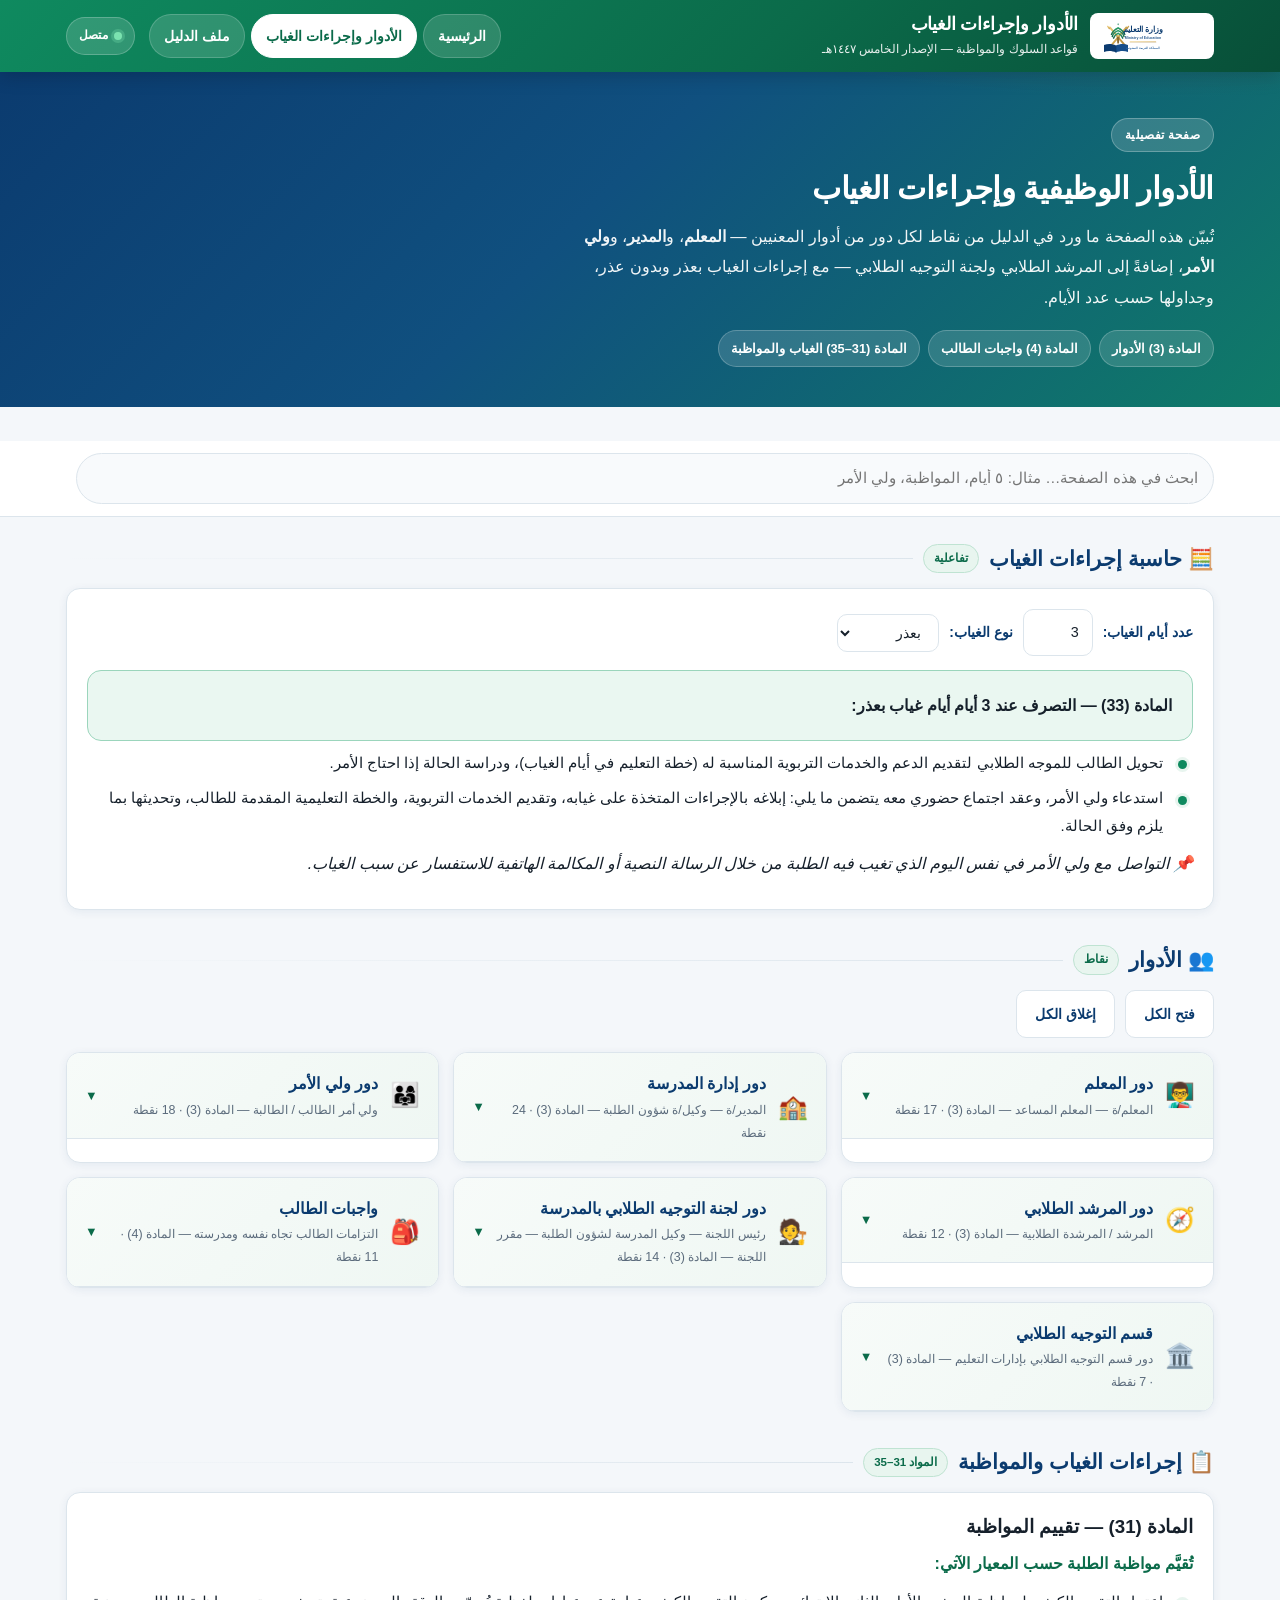
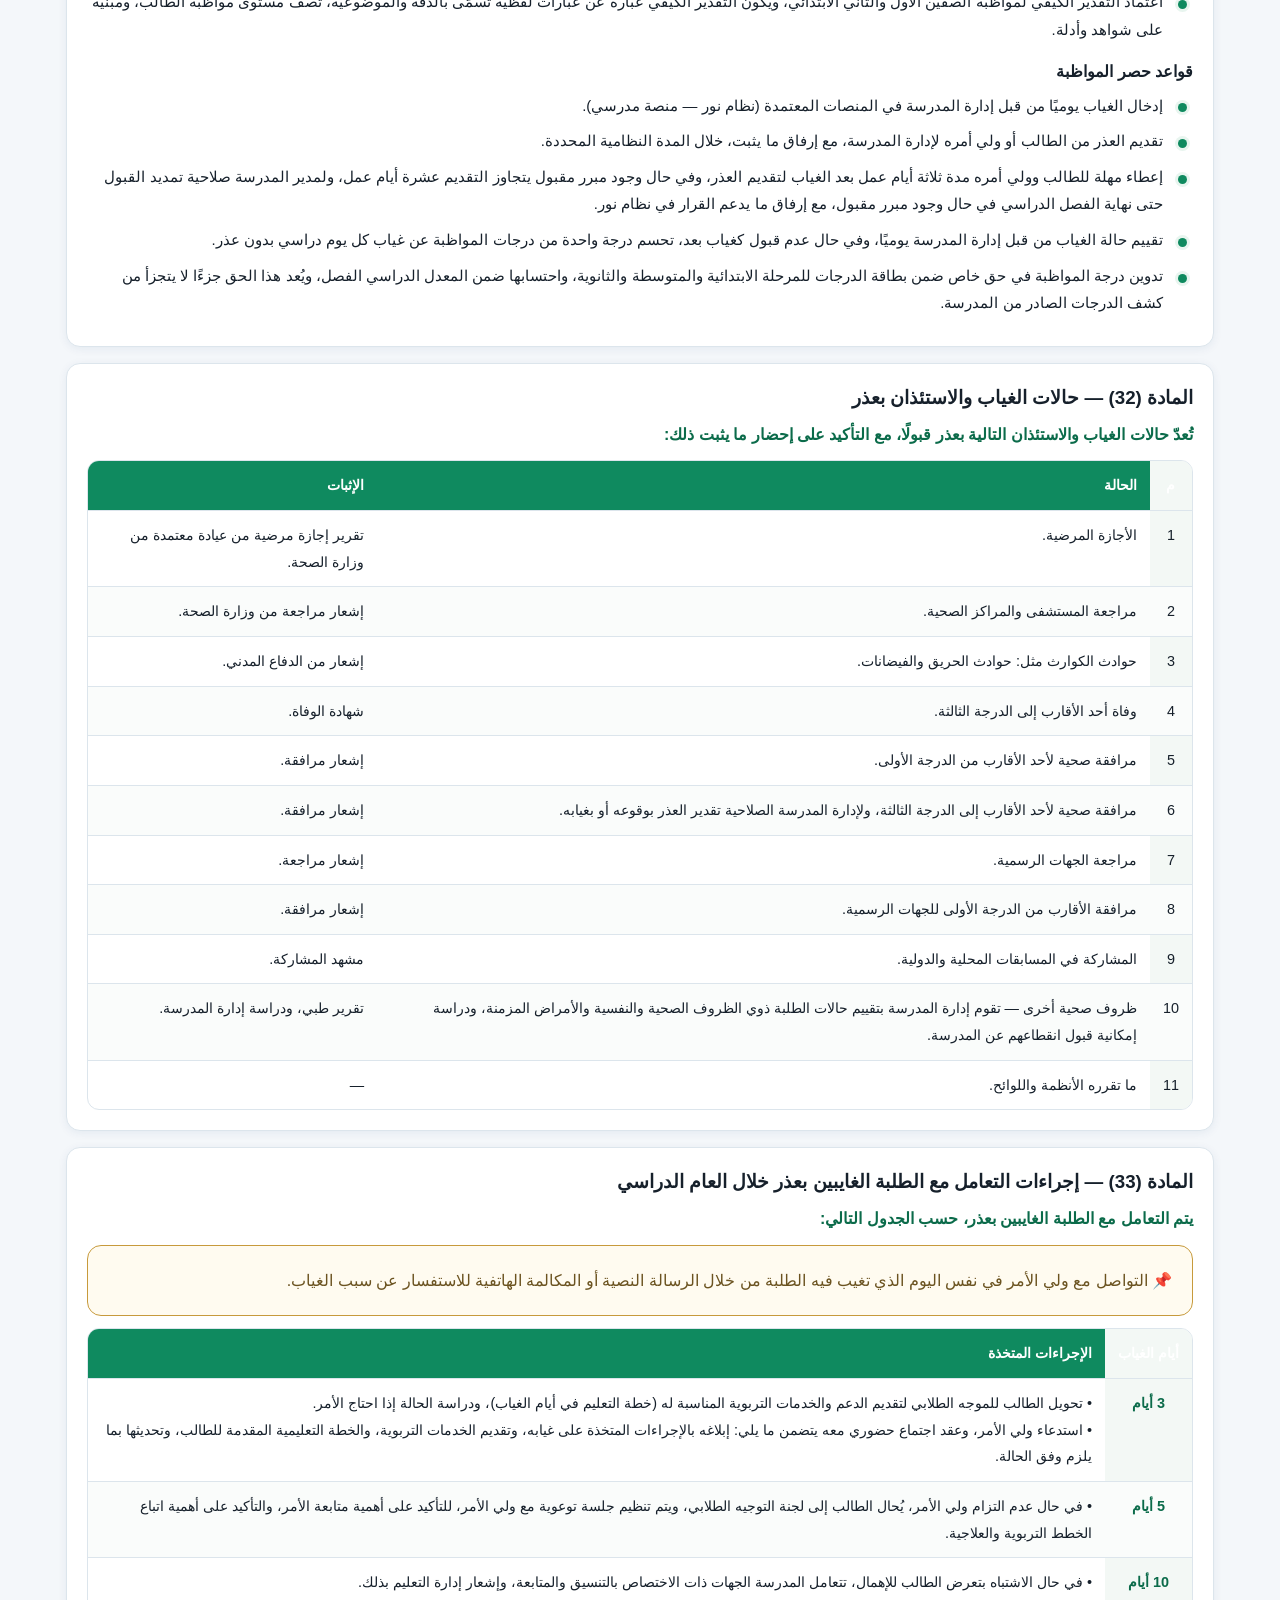
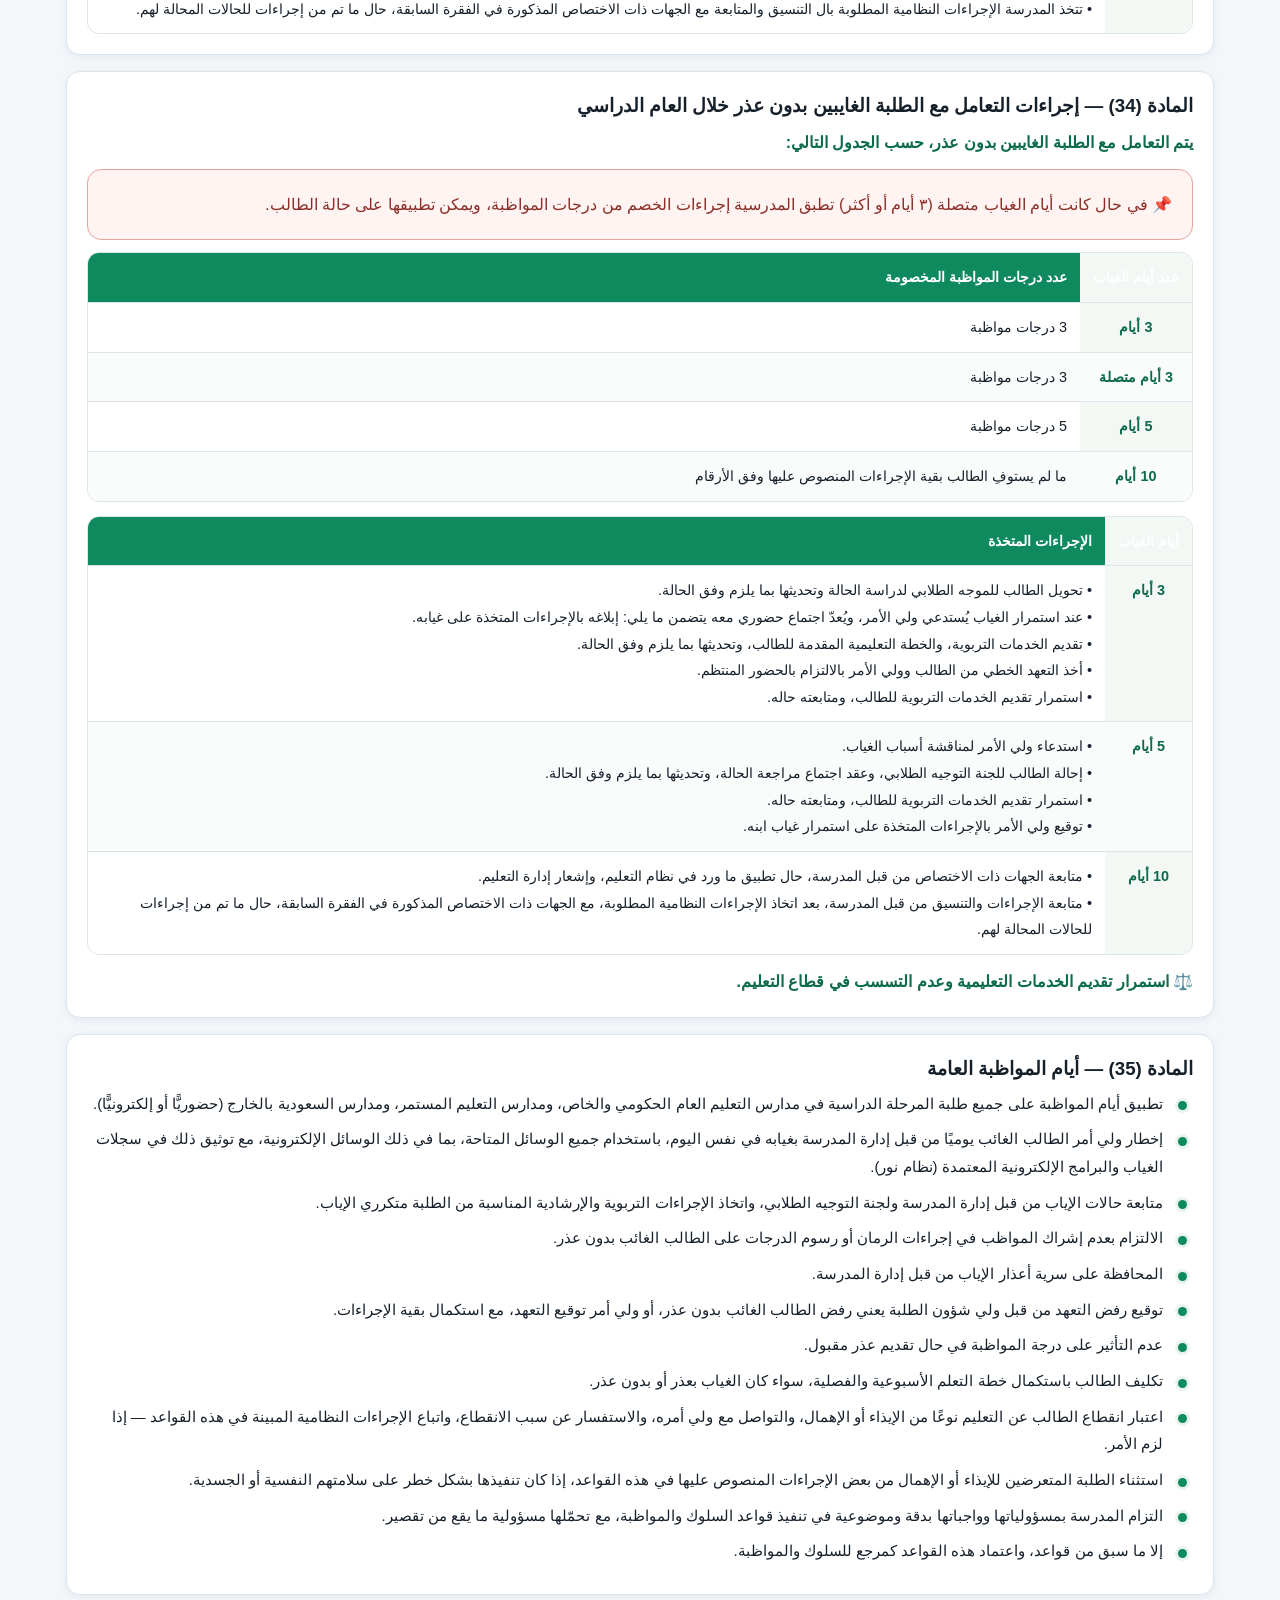
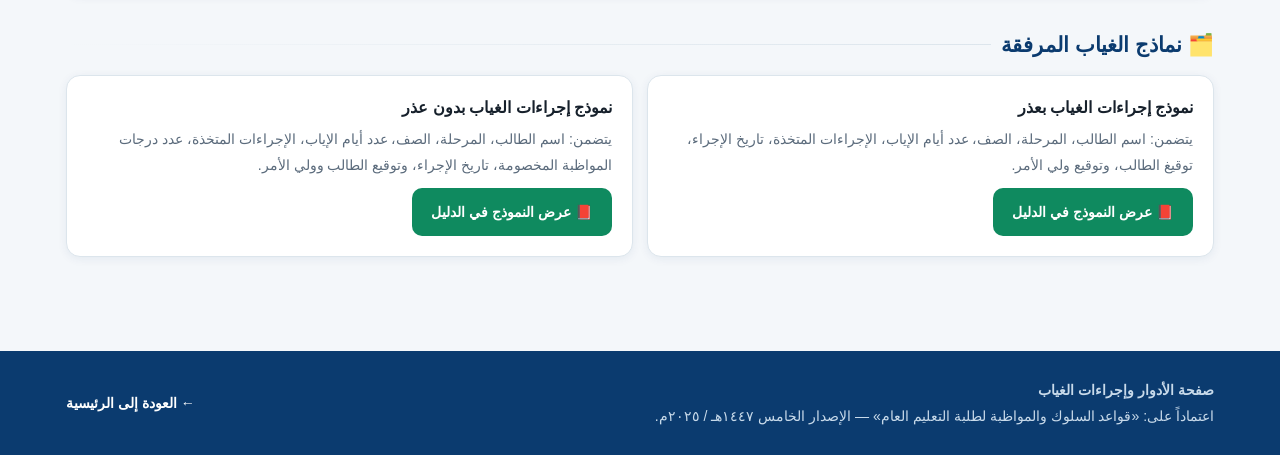
==== roles.html @ c698700b "منصة قواعد السلوك والمواظبة لطلبة التعليم العام 1447هـ منصة ويب تفاعلية (PWA) مبنية على دليل وزارة ا" ====
<!DOCTYPE html>
<html lang="ar" dir="rtl">
<head>
<meta charset="utf-8">
<meta name="viewport" content="width=device-width, initial-scale=1, viewport-fit=cover">
<title>الأدوار وإجراءات الغياب — منصة قواعد السلوك والمواظبة</title>
<meta name="description" content="صفحة تفاعلية تعرض أدوار المعلم والمدير وولي الأمر والمرشد الطلابي ولجنة التوجيه الطلابي، وإجراءات الغياب بعذر وبدون عذر، من قواعد السلوك والمواظبة ١٤٤٧هـ.">
<meta name="theme-color" content="#0F8A5F">
<meta name="apple-mobile-web-app-capable" content="yes">
<meta name="mobile-web-app-capable" content="yes">
<meta name="apple-mobile-web-app-status-bar-style" content="black-translucent">
<meta name="apple-mobile-web-app-title" content="قواعد السلوك">
<meta name="application-name" content="قواعد السلوك والمواظبة">
<meta name="format-detection" content="telephone=no">
<link rel="manifest" href="manifest.webmanifest">
<link rel="icon" type="image/x-icon" href="assets/img/favicon.ico">
<link rel="icon" type="image/png" sizes="32x32" href="assets/img/favicon-32.png">
<link rel="icon" type="image/png" sizes="16x16" href="assets/img/favicon-16.png">
<link rel="apple-touch-icon" href="assets/img/apple-touch-icon.png">
<link href="assets/css/app.css" rel="stylesheet">
</head>
<body>

<header class="topbar">
  <div class="wrap">
    <div class="brand">
      <img src="assets/img/logo-moe.svg" alt="شعار وزارة التعليم">
      <div>
        <h1>الأدوار وإجراءات الغياب</h1>
        <p class="sub">قواعد السلوك والمواظبة — الإصدار الخامس ١٤٤٧هـ</p>
      </div>
    </div>
    <nav class="nav">
      <a href="index.html">الرئيسية</a>
      <a href="roles.html" class="on">الأدوار وإجراءات الغياب</a>
      <a id="navPdf" href="assets/files/moe-rules-1447.pdf">ملف الدليل</a>
    </nav>
    <div class="hdr-tools">
      <span class="net-state" id="netState" title="حالة الاتصال بالإنترنت"></span>
      <button class="install-btn gone" id="installBtn" title="تثبيت المنصة كتطبيق على جهازك">📲 <span>ثبّت التطبيق</span></button>
    </div>
  </div>
</header>

<section class="hero">
  <div class="wrap">
    <span class="eyebrow">صفحة تفصيلية</span>
    <h2>الأدوار الوظيفية وإجراءات الغياب</h2>
    <p class="lead">
      تُبيّن هذه الصفحة ما ورد في الدليل من نقاط لكل دور من أدوار المعنيين —
      <strong>المعلم</strong>، و<strong>المدير</strong>، و<strong>ولي الأمر</strong>، إضافةً إلى المرشد الطلابي ولجنة التوجيه الطلابي —
     مع إجراءات الغياب بعذر وبدون عذر، وجداولها حسب عدد الأيام.
    </p>
    <div class="chips">
      <span class="chip">المادة (3) الأدوار</span>
      <span class="chip">المادة (4) واجبات الطالب</span>
      <span class="chip">المادة (31–35) الغياب والمواظبة</span>
    </div>
  </div>
</section>

<div class="searchbar">
  <div class="wrap">
    <input id="q" type="search" placeholder="ابحث في هذه الصفحة… مثال: ٥ أيام، المواظبة، ولي الأمر" aria-label="بحث">
    <span class="count" id="count"></span>
  </div>
</div>

<main id="main">
<div class="wrap">

  <!-- ══════════ حاسبة الغياب ══════════ -->
  <section id="calc">
    <div class="sec-head">
      <h2>🧮 حاسبة إجراءات الغياب</h2>
      <span class="tag">تفاعلية</span><div class="rule"></div>
    </div>
    <div class="card">
      <div class="toolbar">
        <label for="cDays">عدد أيام الغياب:</label>
        <input id="cDays" type="number" min="0" max="30" value="3">
        <label for="cType">نوع الغياب:</label>
        <select id="cType">
          <option value="excused">بعذر</option>
          <option value="unexcused">بدون عذر</option>
        </select>
      </div>
      <div id="cOut"></div>
    </div>
  </section>

  <!-- ══════════ الأدوار ══════════ -->
  <section id="roles">
    <div class="sec-head">
      <h2>👥 الأدوار</h2>
      <span class="tag">نقاط</span><div class="rule"></div>
    </div>
    <div class="toolbar">
      <button class="btn btn-ghost" id="expandAll"> فتح الكل </button>
      <button class="btn btn-ghost" id="collapseAll"> إغلاق الكل </button>
    </div>
    <div class="grid g2" id="roleGrid"></div>
  </section>

  <!-- ══════════ إجراءات الغياب ══════════ -->
  <section id="absence">
    <div class="sec-head">
      <h2>📋 إجراءات الغياب والمواظبة</h2>
      <span class="tag">المواد 31–35</span><div class="rule"></div>
    </div>

    <!-- تقييم المواظبة -->
    <div class="card" style="margin-bottom:16px">
      <h3 id="tAssess"></h3>
      <p style="font-weight:700;color:var(--moe-green-d)" id="lAssess"></p>
      <ul class="points" id="pAssess"></ul>
      <h4 style="margin-top:1em">قواعد حصر المواظبة</h4>
      <ul class="points" id="rAssess"></ul>
    </div>

    <!-- حالات العذر -->
    <div class="card" style="margin-bottom:16px">
      <h3 id="tExc"></h3>
      <p style="font-weight:700;color:var(--moe-green-d)" id="lExc"></p>
      <div class="tbl-wrap">
        <table>
          <thead><tr><th>م</th><th>الحالة</th><th>الإثبات</th></tr></thead>
          <tbody id="tbExc"></tbody>
        </table>
      </div>
    </div>

    <!-- الغياب بعذر -->
    <div class="card" style="margin-bottom:16px">
      <h3 id="tExcused"></h3>
      <p style="font-weight:700;color:var(--moe-green-d)" id="lExcused"></p>
      <div class="card" style="background:#FFFBF0;border-color:var(--gold);box-shadow:none;margin-bottom:12px">
        <p id="nExcused" style="margin:0;color:#6B5320"></p>
      </div>
      <div class="tbl-wrap">
        <table>
          <thead><tr><th>أيام الغياب</th><th>الإجراءات المتخذة</th></tr></thead>
          <tbody id="tbExcused"></tbody>
        </table>
      </div>
    </div>

    <!-- الغياب بدون عذر -->
    <div class="card" style="margin-bottom:16px">
      <h3 id="tUn"></h3>
      <p style="font-weight:700;color:var(--moe-green-d)" id="lUn"></p>
      <div class="card" style="background:#FFF4F2;border-color:#E7A49F;box-shadow:none;margin-bottom:12px">
        <p id="nUn" style="margin:0;color:#8C2F29"></p>
      </div>
      <div class="tbl-wrap" style="margin-bottom:14px">
        <table>
          <thead><tr><th>عدد أيام الغياب</th><th>عدد درجات المواظبة المخصومة</th></tr></thead>
          <tbody id="tbDeg"></tbody>
        </table>
      </div>
      <div class="tbl-wrap">
        <table>
          <thead><tr><th>أيام الغياب</th><th>الإجراءات المتخذة</th></tr></thead>
          <tbody id="tbUn"></tbody>
        </table>
      </div>
      <p id="fUn" style="margin:12px 0 0;font-weight:700;color:var(--moe-green-d)"></p>
    </div>

    <!-- أيام المواظبة العامة -->
    <div class="card">
      <h3 id="tGen"></h3>
      <ul class="points" id="pGen"></ul>
    </div>
  </section>

  <!-- ══════════ النماذج ══════════ -->
  <section id="forms">
    <div class="sec-head">
      <h2>🗂️ نماذج الغياب المرفقة</h2>
      <div class="rule"></div>
    </div>
    <div class="grid g2">
      <div class="card">
        <h4>نموذج إجراءات الغياب بعذر</h4>
        <p style="font-size:.88rem;color:var(--muted)">يتضمن: اسم الطالب، المرحلة، الصف، عدد أيام الإياب، الإجراءات المتخذة، تاريخ الإجراء، توقيغ الطالب، وتوقيع ولي الأمر.</p>
        <button class="btn btn-primary" onclick="openPdf()">📕 عرض النموذج في الدليل</button>
      </div>
      <div class="card">
        <h4>نموذج إجراءات الغياب بدون عذر</h4>
        <p style="font-size:.88rem;color:var(--muted)">يتضمن: اسم الطالب، المرحلة، الصف، عدد أيام الإياب، الإجراءات المتخذة، عدد درجات المواظبة المخصومة، تاريخ الإجراء، وتوقيع الطالب وولي الأمر.</p>
        <button class="btn btn-primary" onclick="openPdf()">📕 عرض النموذج في الدليل</button>
      </div>
    </div>
  </section>

</div>
</main>

<!-- ═══ إرشاد iOS ═══ -->
<div class="ios-guide" id="iosGuide">
  <button class="close" onclick="this.parentNode.classList.remove('show')" aria-label="إغلاق">✕</button>
  <h4>📲 تثبيت التطبيق على الآيفون / الآيباد</h4>
  <ol>
    <li>اضغط زر <b>المشاركة</b> من شريط سفاري (أسفل الشاشة).</li>
    <li>اختر <b>«إضافة إلى الشاشة الرئيسية»</b>.</li>
    <li>اضغط <b>إضافة</b> — وستجد التطبيق بأيقونته على شاشتك.</li>
  </ol>
  <p style="margin:.6em 0 0;font-size:.83rem;color:var(--muted)">
    بعدها يعمل التطبيق بملء الشاشة وبدون إنترنت.
  </p>
</div>

<footer>
  <div class="wrap">
    <div>
      <strong>صفحة الأدوار وإجراءات الغياب</strong><br>
      اعتماداً على: «قواعد السلوك والمواظبة لطلبة التعليم العام» — الإصدار الخامس ١٤٤٧هـ / ٢٠٢٥م.
    </div>
    <div><a href="index.html">← العودة إلى الرئيسية</a></div>
  </div>
</footer>

<script src="assets/js/mode.js"></script>
<script src="assets/vendor/pdf.min.js"></script>
<script src="assets/js/data-01-doc.js"></script>
<script src="assets/js/data-04-role-manager.js"></script>
<script src="assets/js/data-05-role-teacher.js"></script>
<script src="assets/js/data-06-role-parent.js"></script>
<script src="assets/js/data-07-role-counselor.js"></script>
<script src="assets/js/data-08-role-committee.js"></script>
<script src="assets/js/data-09-att-assess.js"></script>
<script src="assets/js/data-10-att-excuses.js"></script>
<script src="assets/js/data-11-att-excused.js"></script>
<script src="assets/js/data-12-att-unexcused.js"></script>
<script src="assets/js/data-13-att-general.js"></script>
<script src="assets/js/data-14-behavior.js"></script>
<script src="assets/js/roles.js"></script>
<script src="assets/js/pwa.js"></script>
</body>
</html>
---- assets/css/app.css ----
/* ==========================================================================
   منصة قواعد السلوك والمواظبة — التنسيقات (RTL)
   ========================================================================== */

:root{
  --moe-green:#0F8A5F;
  --moe-green-d:#0B6B4A;
  --moe-green-l:#E8F5EF;
  --gold:#C79A3C;
  --navy:#0B3B6F;
  --ink:#16202B;
  --muted:#5B6B7C;
  --line:#DCE5EC;
  --bg:#F4F7FA;
  --card:#FFFFFF;
  --d1:#2E9E6B; --d2:#4FA3D1; --d3:#E8B84B; --d4:#E07B39; --d5:#C9413B;
  --shadow:0 2px 10px rgba(11,59,111,.07);
  --shadow-lg:0 12px 34px rgba(11,59,111,.16);
  --r:14px;
}

*{box-sizing:border-box}
html,body{margin:0;padding:0}
body{
  font-family:"Tajawal","Segoe UI",Tahoma,Arial,sans-serif;
  background:var(--bg);
  color:var(--ink);
  line-height:1.85;
  -webkit-text-size-adjust:100%;
}
h1,h2,h3,h4{font-family:"Cairo","Tajawal",sans-serif;margin:0 0 .4em;line-height:1.5}
p{margin:0 0 .7em}
a{color:var(--moe-green-d);text-decoration:none}
a:hover{text-decoration:underline}
ul{margin:0;padding-inline-start:1.15em}
li{margin:.3em 0}

.wrap{max-width:1180px;margin-inline:auto;padding:0 16px}

.skip{position:absolute;inset-inline-start:-9999px;top:0;z-index:200;
  background:#fff;color:var(--moe-green-d);font-weight:700;padding:10px 18px;border-radius:0 0 10px 0}
.skip:focus{inset-inline-start:0}

/* ── الشريط العلوي ─────────────────────────────────────────────── */
.topbar{
  position:sticky;top:0;z-index:60;
  background:linear-gradient(135deg,#0F8A5F 0%,#0B6B4A 60%,#084F38 100%);
  color:#fff;box-shadow:0 4px 18px rgba(0,0,0,.18);
}
.topbar .wrap{display:flex;align-items:center;gap:14px;min-height:72px;flex-wrap:wrap;padding-block:8px}
.brand{display:flex;align-items:center;gap:12px;flex:1 1 320px;min-width:0}
.brand img{height:46px;width:auto;background:#fff;border-radius:8px;padding:3px 6px}
.brand h1{font-size:1.12rem;margin:0;letter-spacing:-.2px}
.brand .sub{font-size:.76rem;opacity:.9;margin:0}

.nav{display:flex;gap:6px;flex-wrap:wrap}
.nav a{
  color:#fff;font-size:.88rem;font-weight:600;
  padding:8px 14px;border-radius:999px;
  background:rgba(255,255,255,.14);
  border:1px solid rgba(255,255,255,.18);
  transition:.18s;white-space:nowrap;
}
.nav a:hover{background:rgba(255,255,255,.26);text-decoration:none}
.nav a.on{background:#fff;color:var(--moe-green-d);border-color:#fff}

.hdr-tools{display:flex;align-items:center;gap:10px;flex-wrap:wrap}

/* ── البطل ────────────────────────────────────────────────────── */
.hero{
  background:
    radial-gradient(1100px 380px at 90% -60%, rgba(199,154,60,.28), transparent 60%),
    linear-gradient(135deg,#0B3B6F 0%,#10507F 45%,#0F8A5F 120%);
  color:#fff;padding:46px 0 40px;
}
.hero .eyebrow{
  display:inline-block;font-size:.76rem;font-weight:700;letter-spacing:.4px;
  background:rgba(255,255,255,.16);border:1px solid rgba(255,255,255,.25);
  padding:5px 13px;border-radius:999px;margin-bottom:14px;
}
.hero h2{font-size:1.95rem;margin:0 0 8px;letter-spacing:-.5px}
.hero p.lead{font-size:1.02rem;opacity:.94;max-width:70ch;margin:0 0 18px}
.hero .chips{display:flex;gap:8px;flex-wrap:wrap}
.chip{
  font-size:.8rem;font-weight:600;padding:6px 12px;border-radius:999px;
  background:rgba(255,255,255,.14);border:1px solid rgba(255,255,255,.22);
}

/* ── البحث ────────────────────────────────────────────────────── */
.searchbar{position:sticky;top:72px;z-index:50;background:var(--card);border-bottom:1px solid var(--line)}
.searchbar .wrap{display:flex;gap:10px;align-items:center;padding-block:12px}
.searchbar input{
  flex:1;font:inherit;font-size:.95rem;padding:10px 15px;
  border:1px solid var(--line);border-radius:999px;background:#F8FAFC;color:var(--ink);
}
.searchbar input:focus{outline:2px solid var(--moe-green);outline-offset:1px;background:#fff}
.searchbar .count{font-size:.8rem;color:var(--muted);white-space:nowrap}

/* ── الأقسام ──────────────────────────────────────────────────── */
main{padding:26px 0 60px}
section{margin-bottom:34px;scroll-margin-top:140px}
.sec-head{display:flex;align-items:center;gap:10px;margin-bottom:14px;flex-wrap:wrap}
.sec-head h2{font-size:1.32rem;margin:0;color:var(--navy)}
.sec-head .tag{
  font-size:.72rem;font-weight:700;color:var(--moe-green-d);
  background:var(--moe-green-l);border:1px solid #BFE3D2;
  padding:3px 10px;border-radius:999px;
}
.sec-head .rule{flex:1;height:1px;background:linear-gradient(to left,var(--line),transparent);min-width:30px}

.card{background:var(--card);border:1px solid var(--line);border-radius:var(--r);padding:20px;box-shadow:var(--shadow)}
.grid{display:grid;gap:14px}
.g2{grid-template-columns:repeat(auto-fit,minmax(300px,1fr))}
.g3{grid-template-columns:repeat(auto-fit,minmax(230px,1fr))}

/* ── بطاقة ملف PDF ────────────────────────────────────────────── */
.pdfcard{
  display:flex;gap:18px;align-items:center;flex-wrap:wrap;
  background:linear-gradient(135deg,#fff 0%,#FBFDFC 100%);
  border:2px solid var(--line);border-radius:18px;padding:20px;box-shadow:var(--shadow);
  transition:.2s;
}
.pdfcard:hover{border-color:var(--moe-green);box-shadow:var(--shadow-lg)}
.pdf-ico{
  flex:0 0 auto;width:76px;height:92px;border-radius:10px;
  background:linear-gradient(160deg,#E2453C 0%,#B8291F 100%);
  color:#fff;display:flex;flex-direction:column;align-items:center;justify-content:center;gap:2px;
  font-weight:800;font-size:.82rem;letter-spacing:.5px;
  box-shadow:0 6px 16px rgba(184,41,31,.32);position:relative;
}
.pdf-ico::after{content:"PDF";font-size:1.05rem;letter-spacing:1px}
.pdf-ico .fold{position:absolute;inset-inline-end:0;top:0;width:20px;height:20px;background:rgba(255,255,255,.28);border-end-start-radius:6px}
.pdf-meta{flex:1 1 260px;min-width:0}
.pdf-meta h3{margin:0 0 2px;font-size:1.05rem;color:var(--navy)}
.pdf-meta .m{font-size:.82rem;color:var(--muted);margin:0}
.pdf-actions{display:flex;gap:8px;flex-wrap:wrap}

.btn{
  font:inherit;font-size:.88rem;font-weight:700;cursor:pointer;
  display:inline-flex;align-items:center;gap:7px;
  padding:10px 18px;border-radius:10px;border:1px solid transparent;
  transition:.18s;text-decoration:none!important;
}
.btn-primary{background:var(--moe-green);color:#fff}
.btn-primary:hover{background:var(--moe-green-d)}
.btn-ghost{background:#fff;color:var(--navy);border-color:var(--line)}
.btn-ghost:hover{border-color:var(--moe-green);color:var(--moe-green-d)}
.btn-red{background:#C9413B;color:#fff}
.btn-red:hover{background:#A8322D}

/* ── بطاقات التعريفات والأدوار ────────────────────────────────── */
.item{
  background:var(--card);border:1px solid var(--line);border-radius:12px;
  padding:14px 16px;box-shadow:var(--shadow);
}
.item h4{margin:0 0 4px;font-size:1rem;color:var(--navy);display:flex;gap:8px;align-items:center}
.item .num{
  flex:0 0 auto;width:28px;height:28px;border-radius:8px;background:var(--moe-green-l);
  color:var(--moe-green-d);font-size:.8rem;font-weight:800;
  display:inline-flex;align-items:center;justify-content:center;
}
.item p{margin:0;font-size:.9rem;color:#33404E}
.item.hide,.hide{display:none !important}

/* ── قائمة النقاط ─────────────────────────────────────────────── */
.points{list-style:none;padding:0;margin:0}
.points li{
  position:relative;padding-inline-start:30px;margin:.55em 0;font-size:.93rem;
}
.points li::before{
  content:"";position:absolute;inset-inline-start:6px;top:.72em;
  width:9px;height:9px;border-radius:50%;
  background:var(--moe-green);box-shadow:0 0 0 3px var(--moe-green-l);
}

/* ── بطاقة دور ────────────────────────────────────────────────── */
.role{
  background:var(--card);border:1px solid var(--line);border-radius:var(--r);
  overflow:hidden;box-shadow:var(--shadow);
}
.role>summary{
  cursor:pointer;list-style:none;padding:16px 18px;
  display:flex;align-items:center;gap:12px;
  background:linear-gradient(135deg,#F7FBF9,#EFF7F3);
  border-bottom:1px solid var(--line);font-weight:700;color:var(--navy);
}
.role>summary::-webkit-details-marker{display:none}
.role>summary .ico{font-size:1.5rem;line-height:1}
.role>summary .ttl{flex:1;min-width:0}
.role>summary .ttl small{display:block;font-weight:500;color:var(--muted);font-size:.78rem}
.role>summary .chev{transition:.2s;color:var(--moe-green-d);font-size:.8rem}
.role[open]>summary .chev{transform:rotate(180deg)}
.role .body{padding:16px 18px}
.role .body .note{
  background:#FFFBF0;border:1px dashed var(--gold);border-radius:10px;
  padding:10px 14px;font-size:.88rem;margin-bottom:12px;color:#6B5320;
}

/* ── الجداول ──────────────────────────────────────────────────── */
.tbl-wrap{overflow-x:auto;border:1px solid var(--line);border-radius:12px;background:#fff}
table{width:100%;border-collapse:collapse;font-size:.9rem;min-width:520px}
th,td{padding:11px 13px;text-align:right;border-bottom:1px solid var(--line);vertical-align:top}
th{background:var(--moe-green);color:#fff;font-weight:700;white-space:nowrap}
th:first-child,td:first-child{text-align:center;width:1%;background:#F3F8F5;white-space:nowrap}
tbody tr:last-child td{border-bottom:none}
tbody tr:nth-child(even) td{background:#FAFCFB}
.days{font-weight:800;color:var(--moe-green-d);white-space:nowrap}

/* ── شريط الأدوات ─────────────────────────────────────────────── */
.toolbar{display:flex;gap:10px;flex-wrap:wrap;align-items:center;margin-bottom:14px}
.toolbar label{font-size:.86rem;font-weight:700;color:var(--navy)}
select,input[type=number]{
  font:inherit;font-size:.9rem;padding:9px 13px;border:1px solid var(--line);
  border-radius:10px;background:#fff;color:var(--ink);
}
select:focus,input:focus{outline:2px solid var(--moe-green);outline-offset:1px}

/* ── الدرجات ──────────────────────────────────────────────────── */
.deg{display:flex;gap:6px;flex-wrap:wrap}
.deg .d{
  display:flex;align-items:center;gap:6px;font-size:.84rem;font-weight:700;
  padding:6px 12px;border-radius:999px;color:#fff;
}
.d1{background:var(--d1)} .d2{background:var(--d2)} .d3{background:var(--d3);color:#3a2a05}
.d4{background:var(--d4)} .d5{background:var(--d5)}

/* ── نافذة عارض PDF ──────────────────────────────────────────── */
.modal{
  position:fixed;inset:0;z-index:100;display:none;
  background:rgba(9,17,26,.82);padding:14px;
}
.modal.open{display:flex;align-items:center;justify-content:center}
.modal-box{
  background:#fff;border-radius:16px;width:100%;max-width:1100px;height:92vh;
  display:flex;flex-direction:column;overflow:hidden;box-shadow:var(--shadow-lg);
}
.modal-bar{
  display:flex;align-items:center;gap:10px;padding:10px 14px;
  background:var(--moe-green);color:#fff;flex-wrap:wrap;
}
.modal-bar .name{flex:1;font-weight:700;font-size:.95rem;min-width:150px}
.modal-bar button{
  font:inherit;font-size:.84rem;font-weight:700;cursor:pointer;
  background:rgba(255,255,255,.16);border:1px solid rgba(255,255,255,.3);
  color:#fff;padding:7px 13px;border-radius:9px;
}
.modal-bar button:hover{background:rgba(255,255,255,.3)}
#pdfCanvasWrap{flex:1;overflow:auto;background:#3b4652;padding:10px;text-align:center}
#pdfCanvasWrap canvas{max-width:100%;height:auto;box-shadow:0 4px 20px rgba(0,0,0,.4);background:#fff;border-radius:4px}
.pdf-status{padding:10px 14px;font-size:.86rem;color:var(--muted);background:#F7FAF8;border-top:1px solid var(--line)}

/* ── تذييل ────────────────────────────────────────────────────── */
footer{background:var(--navy);color:#C8DAEA;padding:26px 0;font-size:.88rem}
footer .wrap{display:flex;justify-content:space-between;gap:14px;flex-wrap:wrap;align-items:center}
footer a{color:#fff;font-weight:600}

@media (max-width:640px){
  .hero h2{font-size:1.5rem}
  .brand h1{font-size:1rem}
  .searchbar{top:64px}
  .topbar .wrap{min-height:64px}
}

/* ══════════════ وضع الفتح المباشر file:// ═══════════════════════════ */
.filemode-bar{
  position:fixed;inset-inline:0;top:0;z-index:200;
  background:linear-gradient(135deg,#B45309,#92400E);
  color:#FFF7ED;padding:18px 22px 20px;font-size:.9rem;
  box-shadow:0 6px 24px rgba(0,0,0,.3);
  border-bottom:3px solid #FCD34D;
}
.filemode-bar .fm-head{font-size:1.05rem;font-weight:800;margin-bottom:8px}
.filemode-bar ul{margin:6px 0 10px;padding-inline-start:1.4em}
.filemode-bar li{margin:.25em 0}
.filemode-bar .fm-fix{margin:.6em 0 .3em}
.filemode-bar .fm-cmd{
  background:rgba(0,0,0,.42);color:#FDE68A;padding:11px 15px;border-radius:9px;
  font-family:Consolas,Menlo,monospace;font-size:.92rem;direction:ltr;
  text-align:left;margin:0 0 8px;overflow-x:auto;
}
.filemode-bar .fm-note{font-size:.83rem;opacity:.9;margin:.5em 0 0}
.filemode-bar code{background:rgba(0,0,0,.3);padding:1px 7px;border-radius:5px;direction:ltr;display:inline-block}
.filemode-bar .fm-x{
  position:absolute;inset-inline-end:14px;top:12px;
  background:rgba(0,0,0,.3);border:0;color:#fff;font-size:1.1rem;
  width:32px;height:32px;border-radius:50%;cursor:pointer;
}
.filemode-bar .fm-x:hover{background:rgba(0,0,0,.5)}
.filemode-bar .fm-go{
  margin-top:12px;font:inherit;font-size:.88rem;font-weight:800;cursor:pointer;
  background:#FCD34D;color:#451A03;border:0;border-radius:10px;padding:11px 20px;
}
.filemode-bar .fm-go:hover{background:#FDE68A}
body.filemode{padding-top:330px}
@media (max-width:640px){ body.filemode{padding-top:430px} }

/* ══════════════ PWA ═══════════════════════════════════ */
.install-btn{
  display:inline-flex;align-items:center;gap:6px;cursor:pointer;
  font:inherit;font-size:.82rem;font-weight:700;
  background:#fff;color:var(--moe-green-d);
  border:0;border-radius:999px;padding:8px 15px;
  box-shadow:0 2px 8px rgba(0,0,0,.14);
  transition:.18s;white-space:nowrap;
}
.install-btn:hover{transform:translateY(-1px);box-shadow:0 5px 14px rgba(0,0,0,.2)}
.install-btn:active{transform:translateY(0)}
.install-btn.gone{display:none}

.net-state{
  display:inline-flex;align-items:center;gap:6px;
  font-size:.78rem;font-weight:700;padding:6px 12px;border-radius:999px;
  background:rgba(255,255,255,.15);border:1px solid rgba(255,255,255,.22);
  color:#fff;white-space:nowrap;
}
.net-state .dot{width:8px;height:8px;border-radius:50%;background:#7BE3B0;box-shadow:0 0 0 3px rgba(123,227,176,.28)}
.net-state.off{background:rgba(255,193,7,.2);border-color:rgba(255,193,7,.4)}
.net-state.off .dot{background:#FFC107;box-shadow:0 0 0 3px rgba(255,193,7,.28);animation:pulse 1.6s infinite}
@keyframes pulse{0%,100%{opacity:1}50%{opacity:.35}}

/* شريط التحديث */
.pwa-bar{
  position:fixed;inset-inline:16px;bottom:16px;z-index:120;
  display:flex;align-items:center;gap:12px;flex-wrap:wrap;
  background:#0B3B6F;color:#fff;
  padding:13px 18px;border-radius:14px;box-shadow:var(--shadow-lg);
  font-size:.9rem;font-weight:600;
  transform:translateY(160%);opacity:0;transition:.32s cubic-bezier(.22,1,.36,1);
}
.pwa-bar.show{transform:translateY(0);opacity:1}
.pwa-bar-btn{
  font:inherit;font-size:.86rem;font-weight:800;cursor:pointer;
  background:#fff;color:var(--moe-green-d);border:0;
  border-radius:9px;padding:9px 17px;
}
.pwa-bar-btn:hover{background:#E9F5EF}
.pwa-bar-x{
  font:inherit;font-size:1rem;cursor:pointer;background:transparent;
  color:#fff;border:0;opacity:.75;margin-inline-start:auto;padding:4px 8px;
}
.pwa-bar-x:hover{opacity:1}

/* إرشاد iOS */
.ios-guide{
  position:fixed;inset-inline:16px;bottom:16px;z-index:120;
  background:#fff;border:2px solid var(--moe-green);border-radius:14px;
  padding:16px 18px;box-shadow:var(--shadow-lg);
  font-size:.88rem;color:var(--ink);
  transform:translateY(160%);opacity:0;transition:.32s cubic-bezier(.22,1,.36,1);
}
.ios-guide.show{transform:translateY(0);opacity:1}
.ios-guide h4{margin:0 0 6px;font-size:1rem;color:var(--navy)}
.ios-guide ol{margin:0;padding-inline-start:1.3em}
.ios-guide li{margin:.3em 0}
.ios-guide .close{position:absolute;inset-inline-end:10px;top:8px;background:none;border:0;font-size:1.1rem;cursor:pointer;color:var(--muted)}

/* تنبيه سريع */
.pwa-toast{
  position:fixed;top:16px;inset-inline-start:50%;transform:translateX(-50%) translateY(-160%);
  z-index:130;background:#0F8A5F;color:#fff;
  padding:12px 22px;border-radius:999px;box-shadow:var(--shadow-lg);
  font-size:.88rem;font-weight:700;transition:.3s;opacity:0;
}
.pwa-toast.show{transform:translateX(-50%) translateY(0);opacity:1}

/* قائمة التثبيت على الجوال */
@media (max-width:640px){
  .install-btn span{display:none}
  .install-btn{padding:9px 12px}
  .net-state{display:none}
}

@media print{
  .topbar,.searchbar,.nav,.pdf-actions,.toolbar{display:none}
  .install-btn,.net-state,.pwa-bar,.pwa-toast,.ios-guide{display:none}
  .hero{background:#fff;color:#000;padding:0 0 12px;border-bottom:2px solid #000}
  .card,.item,.role{box-shadow:none;border-color:#bbb;break-inside:avoid}
  body{background:#fff}
}
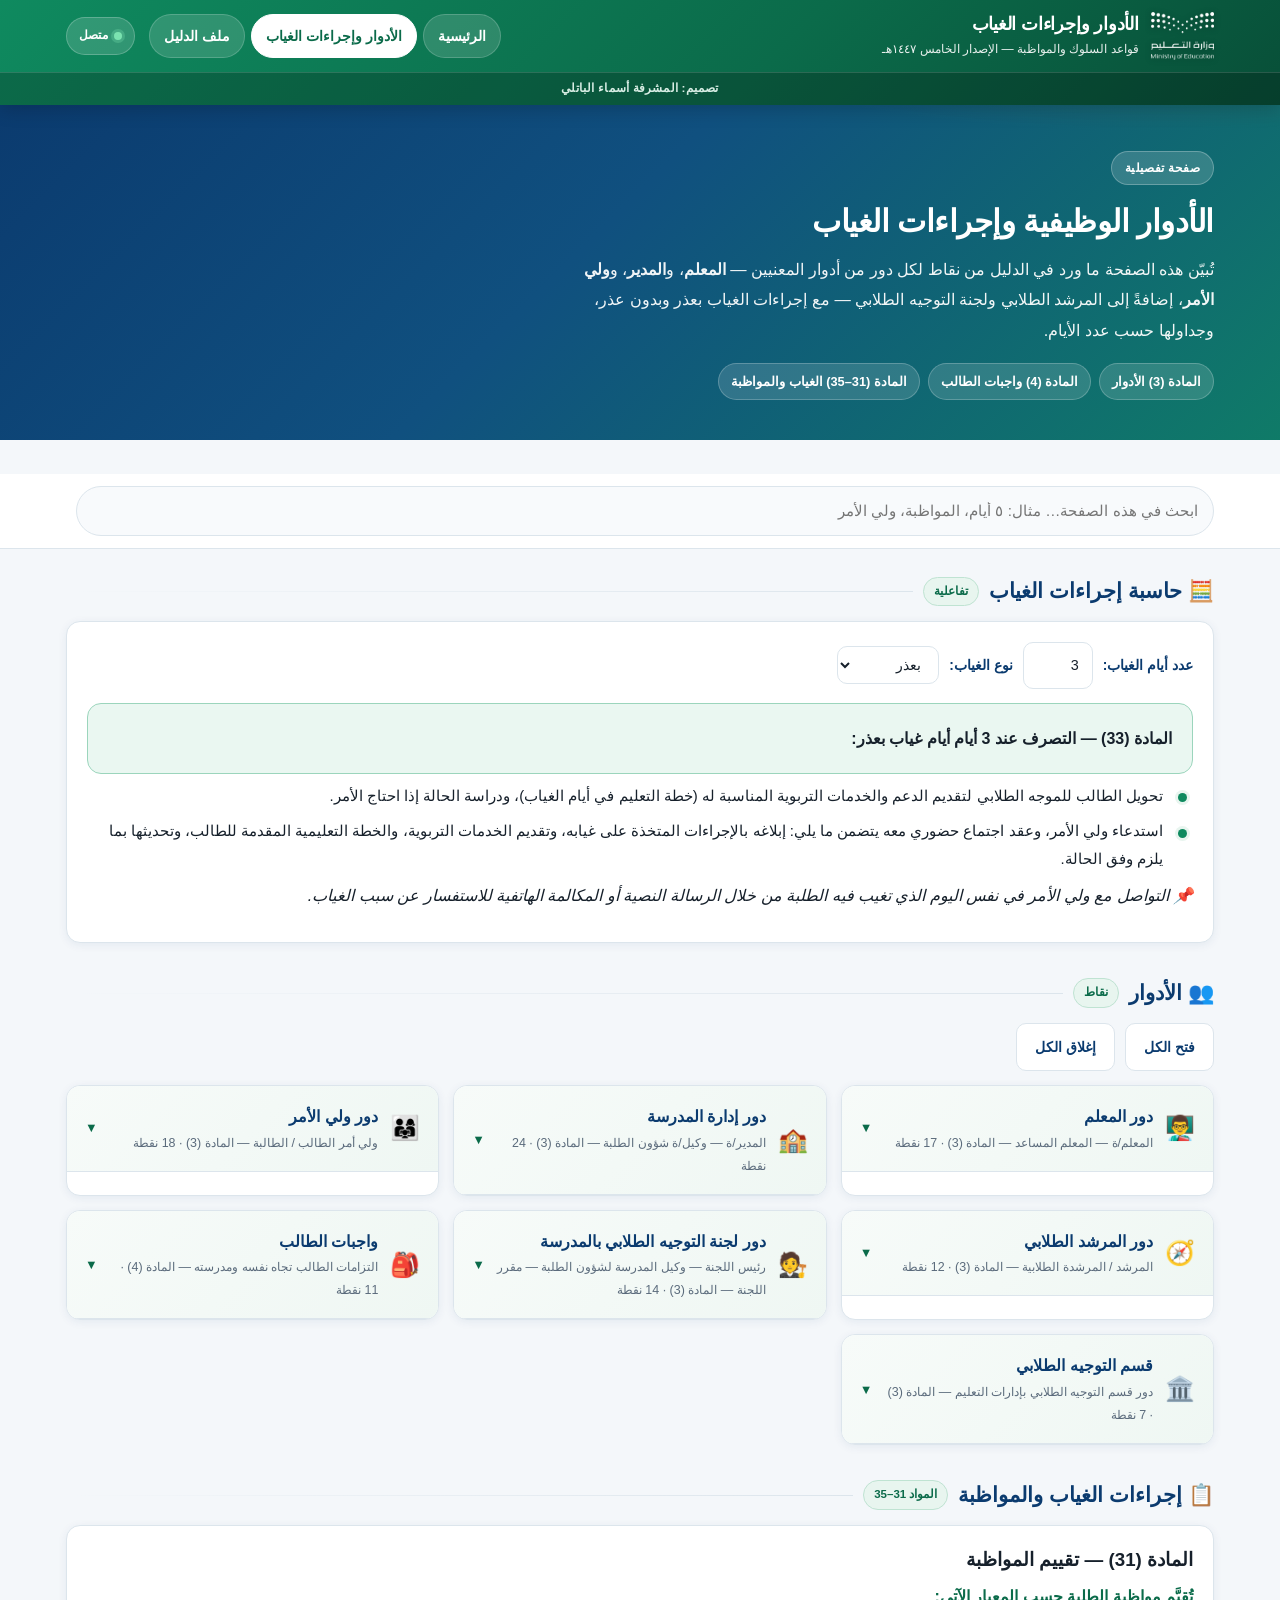
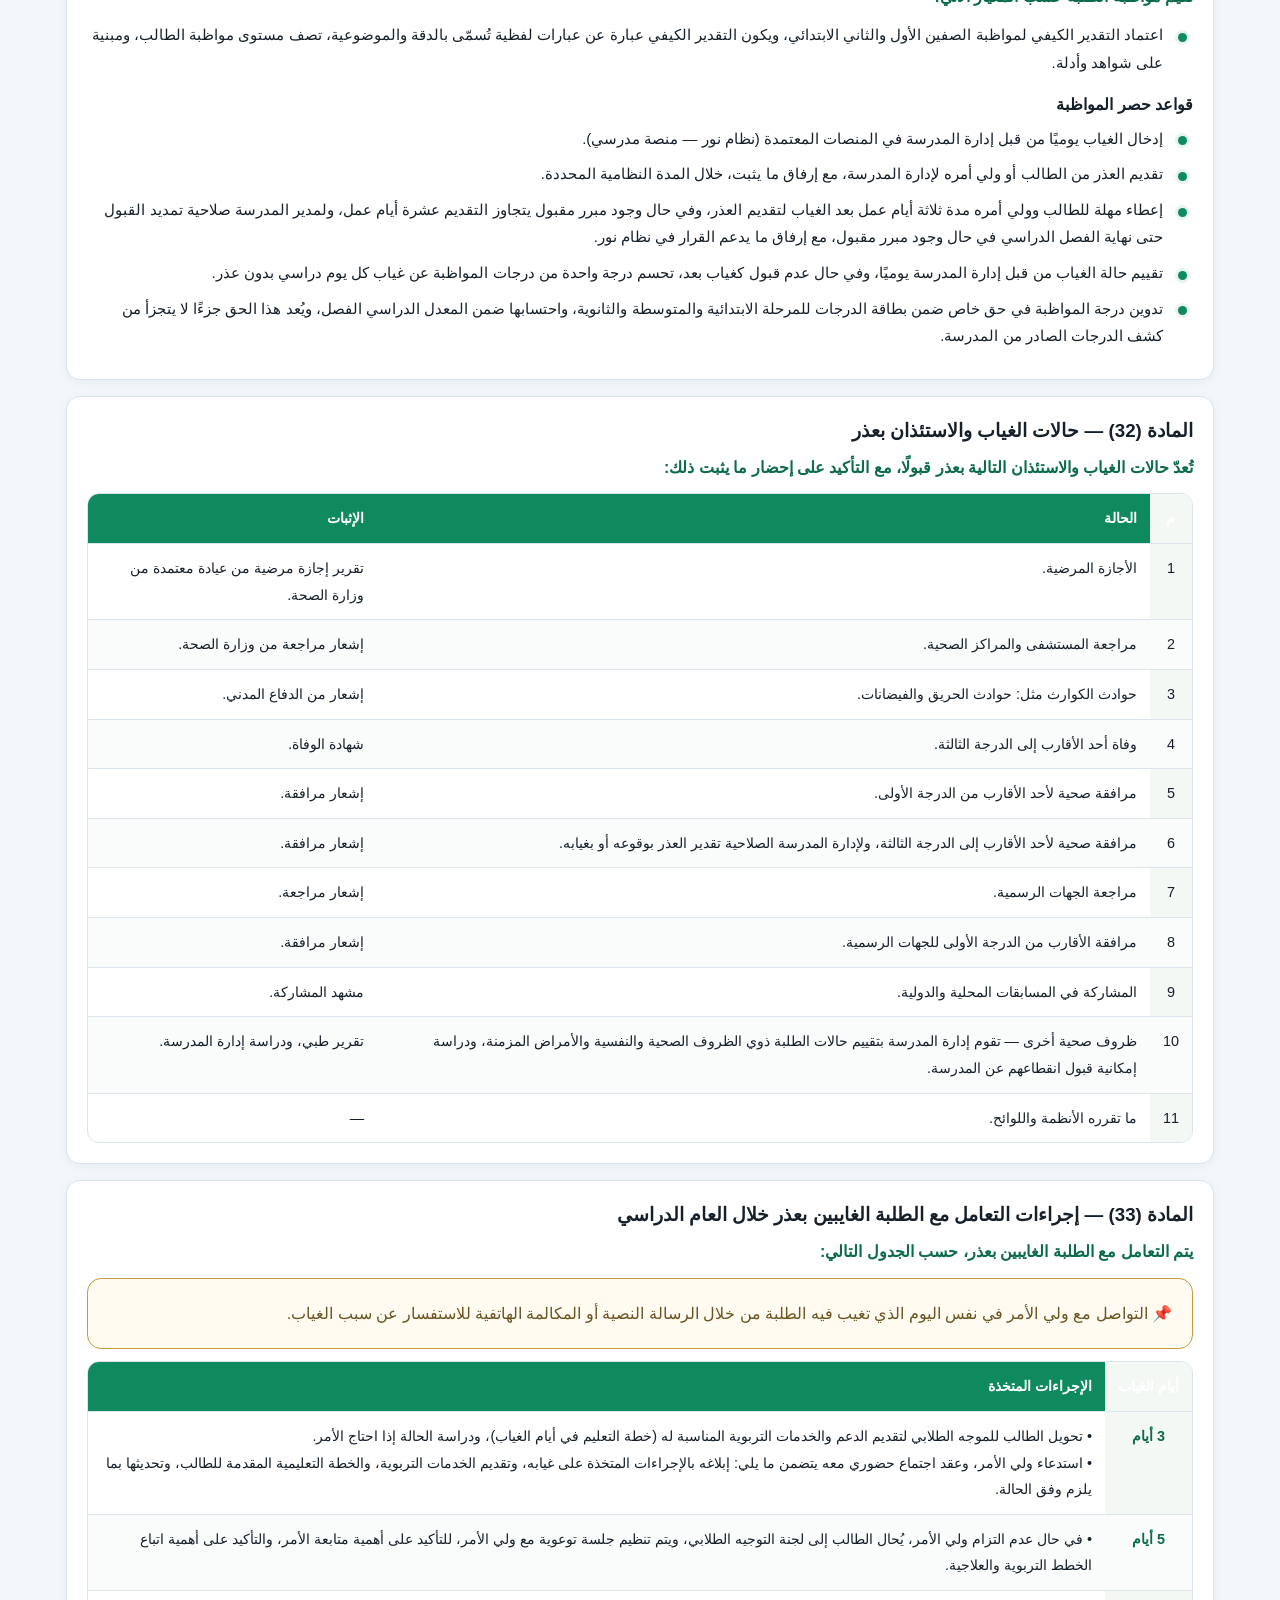
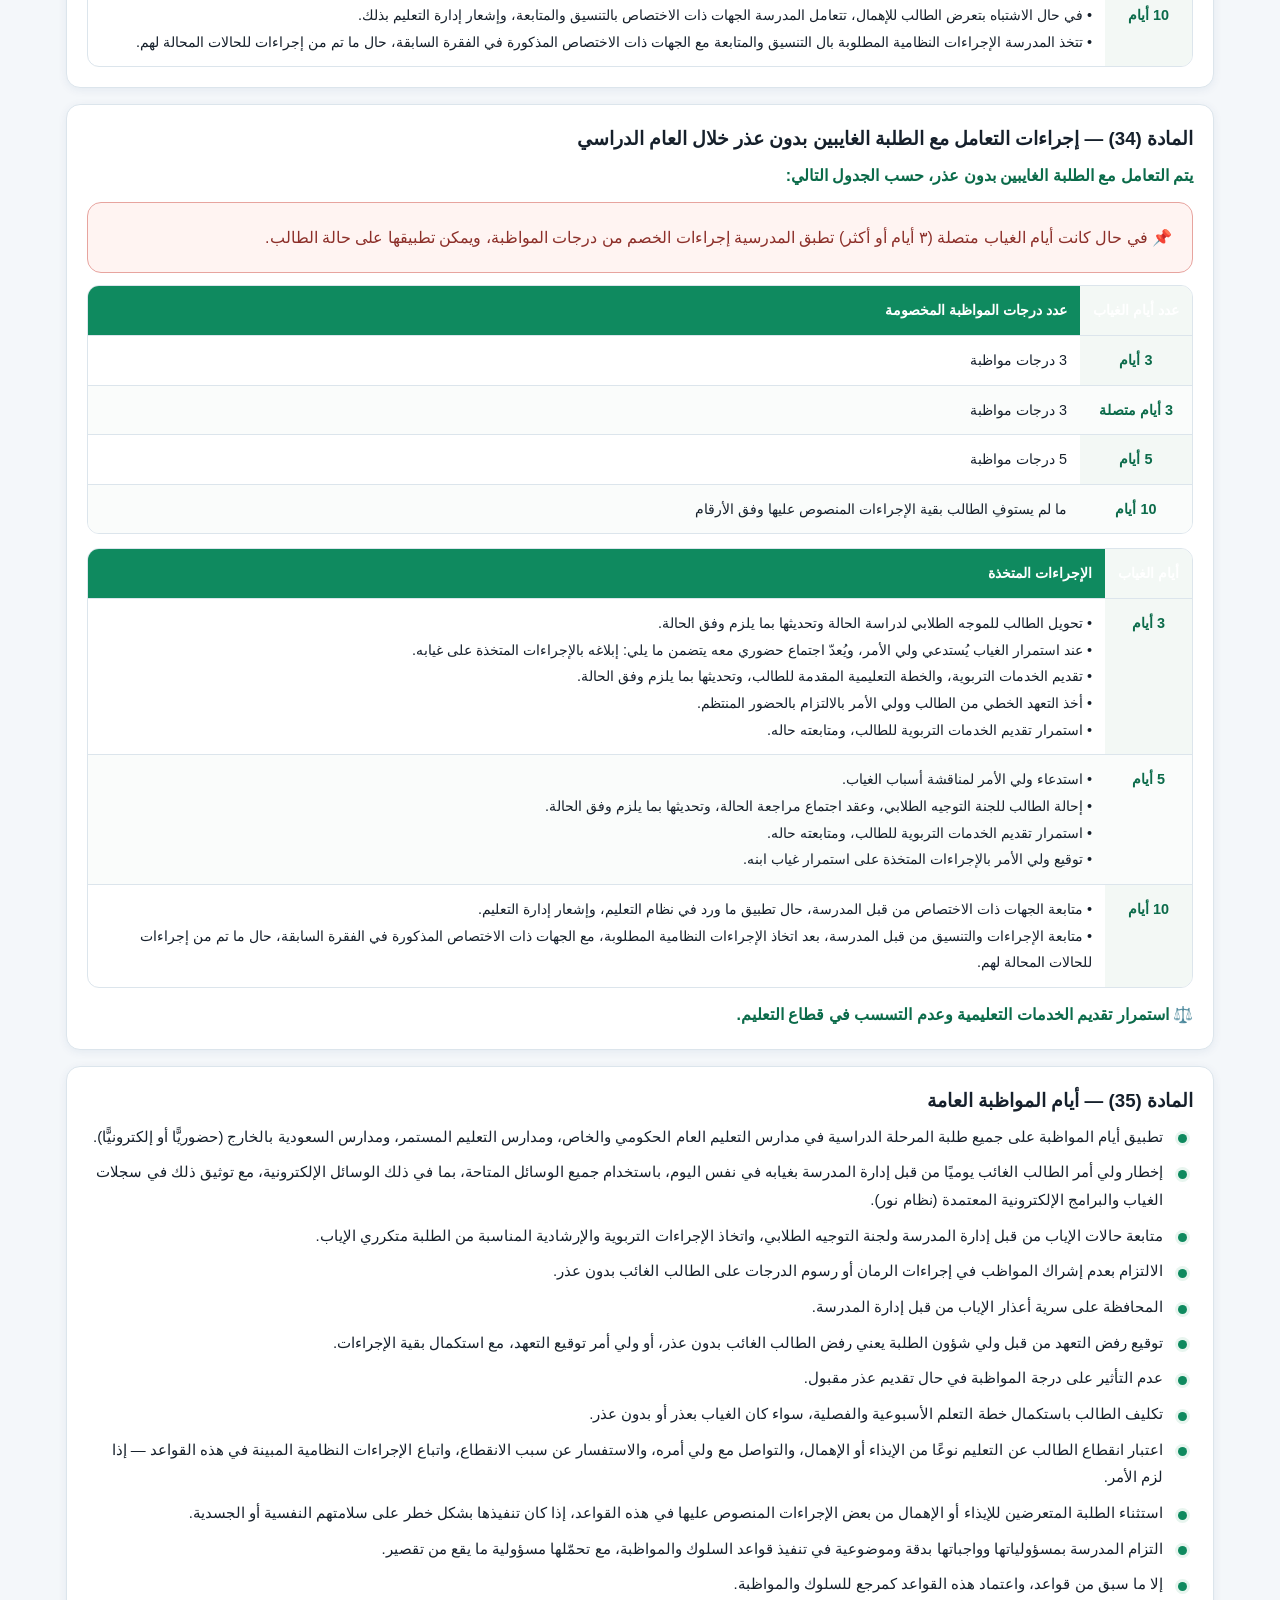
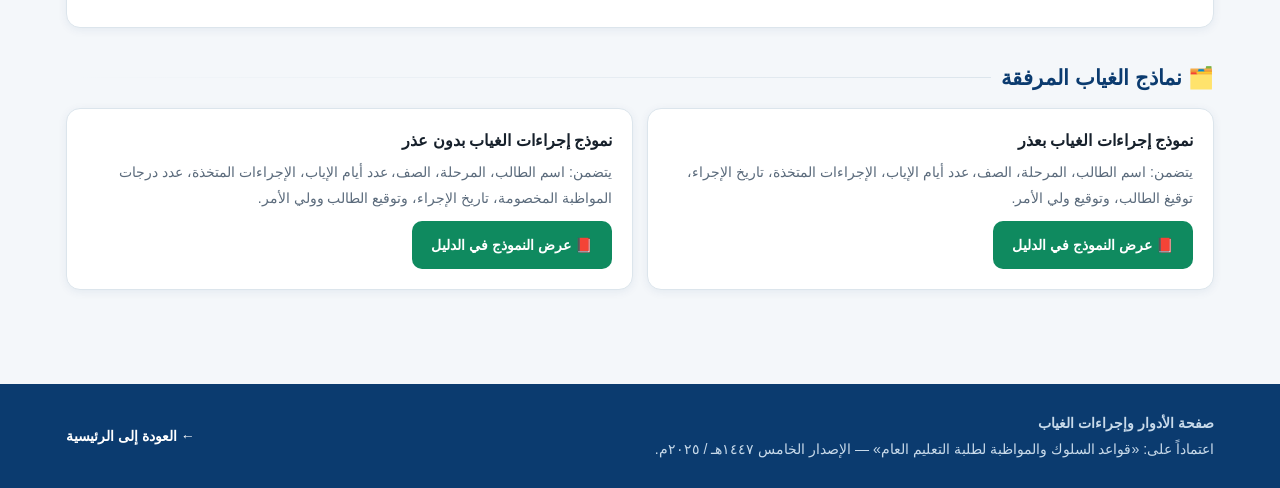
==== commit cf6ceb0f: "الشعار الرسمي +credit المصممة - استخراج شعار وزارة التعليم الرسمي من ملف الدليل نفسه (الصورة المضمّن" ====
--- a/roles.html
+++ b/roles.html
@@ -1,4 +1,4 @@
-<!DOCTYPE html>
+﻿<!DOCTYPE html>
 <html lang="ar" dir="rtl">
 <head>
 <meta charset="utf-8">
@@ -24,8 +24,8 @@
 <header class="topbar">
   <div class="wrap">
     <div class="brand">
-      <img src="assets/img/logo-moe.svg" alt="شعار وزارة التعليم">
-      <div>
+      <img src="assets/img/logo-moe-white.png" alt="شعار وزارة التعليم — المملكة العربية السعودية">
+      <div class="brand-txt">
         <h1>الأدوار وإجراءات الغياب</h1>
         <p class="sub">قواعد السلوك والمواظبة — الإصدار الخامس ١٤٤٧هـ</p>
       </div>
@@ -40,6 +40,7 @@
       <button class="install-btn gone" id="installBtn" title="تثبيت المنصة كتطبيق على جهازك">📲 <span>ثبّت التطبيق</span></button>
     </div>
   </div>
+  <div class="credit">تصميم: المشرفة أسماء الباتلي</div>
 </header>
 
 <section class="hero">
--- a/assets/css/app.css
+++ b/assets/css/app.css
@@ -49,9 +49,23 @@
 }
 .topbar .wrap{display:flex;align-items:center;gap:14px;min-height:72px;flex-wrap:wrap;padding-block:8px}
 .brand{display:flex;align-items:center;gap:12px;flex:1 1 320px;min-width:0}
-.brand img{height:46px;width:auto;background:#fff;border-radius:8px;padding:3px 6px}
+.brand img{
+  height:48px;width:auto;flex:0 0 auto;
+  background:transparent;   /* الشعار الرسمي بخلفية شفافة — بلا بطاقة */
+  filter:drop-shadow(0 1px 3px rgba(0,0,0,.35));
+}
+.brand-txt{min-width:0}
 .brand h1{font-size:1.12rem;margin:0;letter-spacing:-.2px}
 .brand .sub{font-size:.76rem;opacity:.9;margin:0}
+
+/* شريط-credit على حافة الترويسة السفلية */
+.credit{
+  background:rgba(0,0,0,.22);
+  border-top:1px solid rgba(255,255,255,.14);
+  color:#D8EDE4;
+  font-size:.74rem;font-weight:600;letter-spacing:.2px;
+  text-align:center;padding:5px 12px;
+}
 
 .nav{display:flex;gap:6px;flex-wrap:wrap}
 .nav a{
@@ -261,6 +275,22 @@
   .topbar .wrap{min-height:64px}
 }
 
+/* ══════════════ خطأ تحميل المحتوى ═════════════════════════════════ */
+.loaderr-bar{
+  position:fixed;inset-inline:0;top:0;z-index:210;
+  background:#7F1D1D;color:#FEE2E2;padding:14px 22px;
+  display:flex;align-items:center;gap:14px;flex-wrap:wrap;
+  font-size:.9rem;border-bottom:3px solid #FCA5A5;
+}
+.loaderr-bar b{font-size:.98rem}
+.loaderr-bar span{opacity:.9;font-size:.85rem;direction:ltr}
+.loaderr-bar button{
+  font:inherit;font-size:.85rem;font-weight:800;cursor:pointer;
+  background:#FEE2E2;color:#7F1D1D;border:0;border-radius:9px;padding:8px 16px;
+}
+.loaderr-bar button:hover{background:#fff}
+body.has-loaderr{padding-top:64px}
+
 /* ══════════════ وضع الفتح المباشر file:// ═══════════════════════════ */
 .filemode-bar{
   position:fixed;inset-inline:0;top:0;z-index:200;
